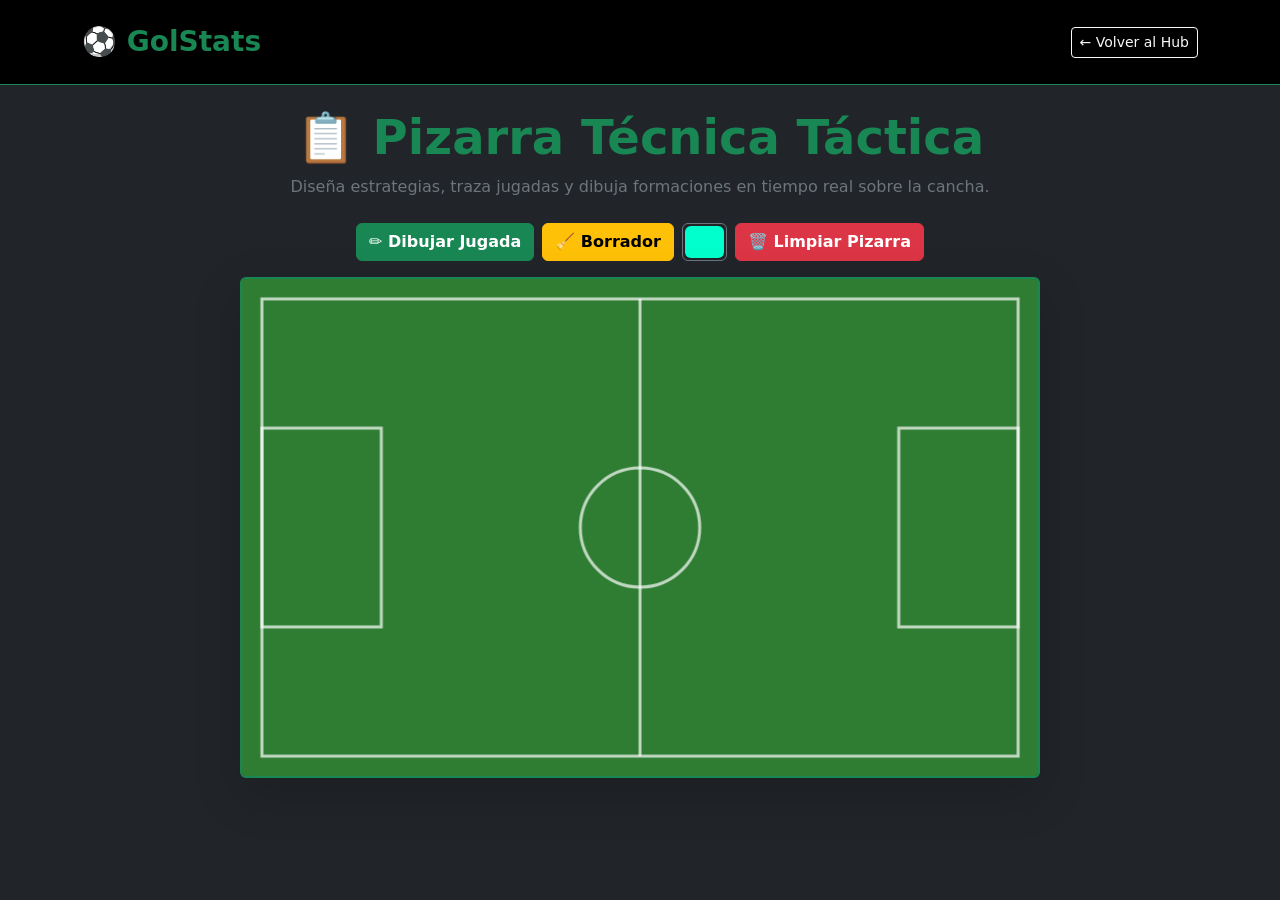
==== pages/anahi.html @ 0493782b "feat: agregar modulo pizarra_anahi" ====
<!DOCTYPE html>
<html lang="es">
<head>
    <meta charset="UTF-8">
    <meta name="viewport" content="width=device-width, initial-scale=1.0">
    <title>GolStats - Pizarra Técnica Táctica</title>
    <!-- Bootstrap 5 CSS -->
    <link href="https://cdn.jsdelivr.net/npm/bootstrap@5.3.0/dist/css/bootstrap.min.css" rel="stylesheet">
    <link rel="stylesheet" href="../css/pizarra_anahi.css">
</head>
<body class="bg-dark text-light">

    <!-- Navbar -->
    <nav class="navbar navbar-expand-lg navbar-dark bg-black py-3 border-bottom border-success">
        <div class="container">
            <a class="navbar-brand fw-bold text-success fs-3" href="../index.html">⚽ GolStats</a>
            <a href="../index.html" class="btn btn-outline-light btn-sm">← Volver al Hub</a>
        </div>
    </nav>

    <!-- Contenido Principal -->
    <main class="container my-4">
        <div class="text-center mb-4">
            <h1 class="fw-bold text-success display-5">📋 Pizarra Técnica Táctica</h1>
            <p class="text-secondary">Diseña estrategias, traza jugadas y dibuja formaciones en tiempo real sobre la cancha.</p>
        </div>

        <div class="row justify-content-center">
            <!-- Panel de Controles -->
            <div class="col-lg-12 mb-3 d-flex justify-content-center gap-2 flex-wrap">
                <button id="btnPencil" class="btn btn-success fw-semibold">✏️ Dibujar Jugada</button>
                <button id="btnEraser" class="btn btn-warning fw-semibold">🧹 Borrador</button>
                <input type="color" id="colorPicker" value="#00ffcc" class="form-control form-control-color bg-dark border-secondary" title="Selecciona color">
                <button id="btnClear" class="btn btn-danger fw-semibold">🗑️ Limpiar Pizarra</button>
            </div>

            <!-- Cancha de Fútbol -->
            <div class="col-lg-10 text-center">
                <div class="field-container shadow-lg rounded border border-2 border-success position-relative mx-auto">
                    <canvas id="pizarraCanvas" width="800" height="500"></canvas>
                </div>
            </div>
        </div>
    </main>

    <script src="../js/pizarra_anahi.js"></script>
</body>
</html>
---- css/pizarra_anahi.css ----
.field-container {
    max-width: 800px;
    background: radial-gradient(circle, #2e7d32 0%, #1b5e20 100%);
    box-shadow: 0 0 25px rgba(0, 255, 136, 0.2);
    overflow: hidden;
    margin: 0 auto;
}

#pizarraCanvas {
    width: 100%;
    height: auto;
    cursor: crosshair;
    display: block;
}

.form-control-color {
    width: 45px;
    height: 38px;
    padding: 2px;
    cursor: pointer;
}
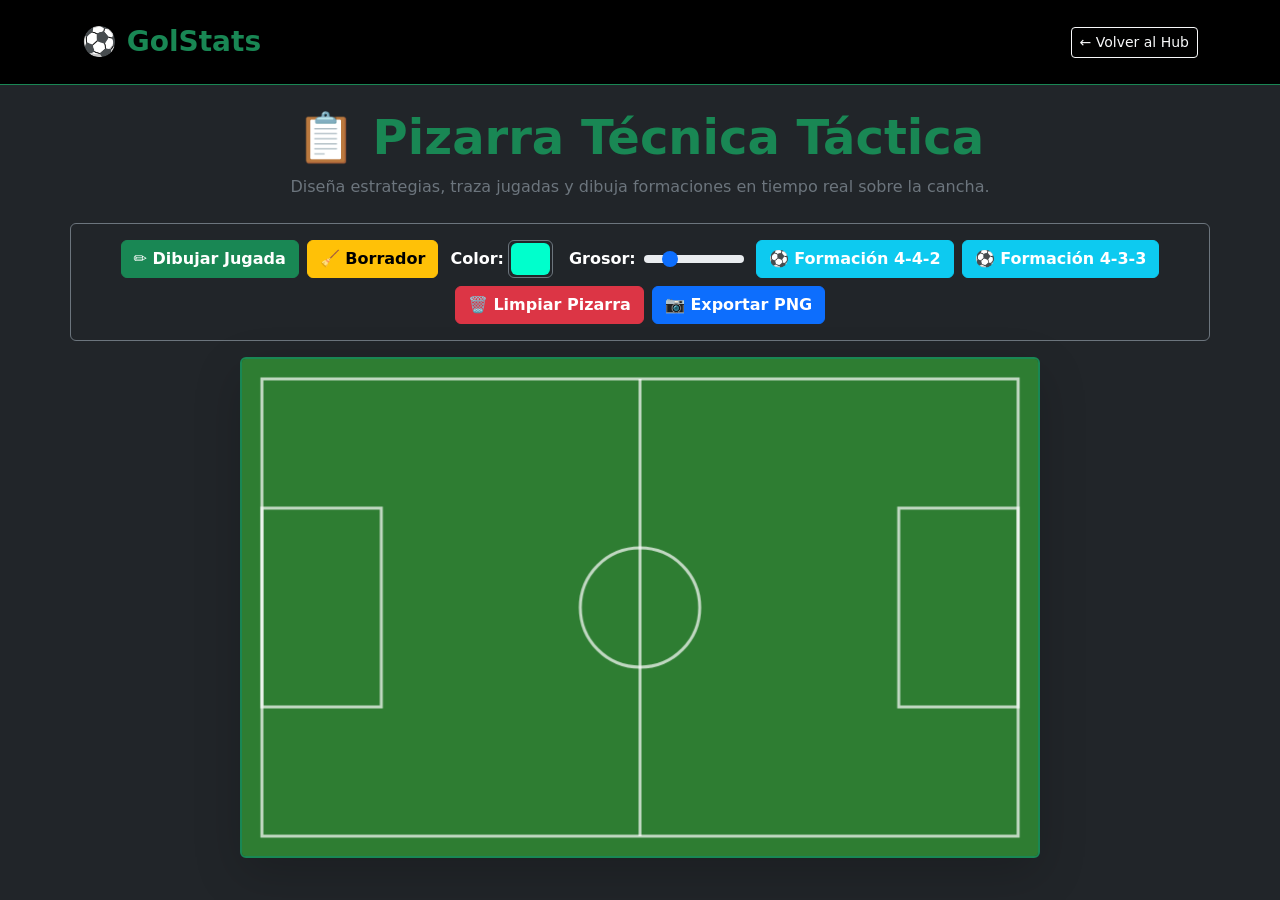
==== commit 6a253213: "feat: agregar formaciones 4-4-2/4-3-3, grosor de trazo y exportacion PNG" ====
--- a/pages/anahi.html
+++ b/pages/anahi.html
@@ -26,12 +26,26 @@
         </div>
 
         <div class="row justify-content-center">
-            <!-- Panel de Controles -->
-            <div class="col-lg-12 mb-3 d-flex justify-content-center gap-2 flex-wrap">
+            <!-- Panel de Controles Completo -->
+            <div class="col-lg-12 mb-3 d-flex justify-content-center align-items-center gap-2 flex-wrap bg-dark p-3 rounded border border-secondary">
                 <button id="btnPencil" class="btn btn-success fw-semibold">✏️ Dibujar Jugada</button>
                 <button id="btnEraser" class="btn btn-warning fw-semibold">🧹 Borrador</button>
-                <input type="color" id="colorPicker" value="#00ffcc" class="form-control form-control-color bg-dark border-secondary" title="Selecciona color">
+                
+                <div class="d-flex align-items-center gap-1 mx-1">
+                    <label for="colorPicker" class="text-white fw-semibold mb-0">Color:</label>
+                    <input type="color" id="colorPicker" value="#00ffcc" class="form-control form-control-color bg-dark border-secondary" title="Selecciona color">
+                </div>
+
+                <div class="d-flex align-items-center gap-2 mx-1">
+                    <label for="lineWidth" class="text-white fw-semibold mb-0">Grosor:</label>
+                    <input type="range" id="lineWidth" min="1" max="10" value="3" class="form-range" style="width: 100px;">
+                </div>
+
+                <button id="btn442" class="btn btn-info text-white fw-semibold">⚽ Formación 4-4-2</button>
+                <button id="btn433" class="btn btn-info text-white fw-semibold">⚽ Formación 4-3-3</button>
+
                 <button id="btnClear" class="btn btn-danger fw-semibold">🗑️ Limpiar Pizarra</button>
+                <button id="btnDownload" class="btn btn-primary fw-semibold">📷 Exportar PNG</button>
             </div>
 
             <!-- Cancha de Fútbol -->
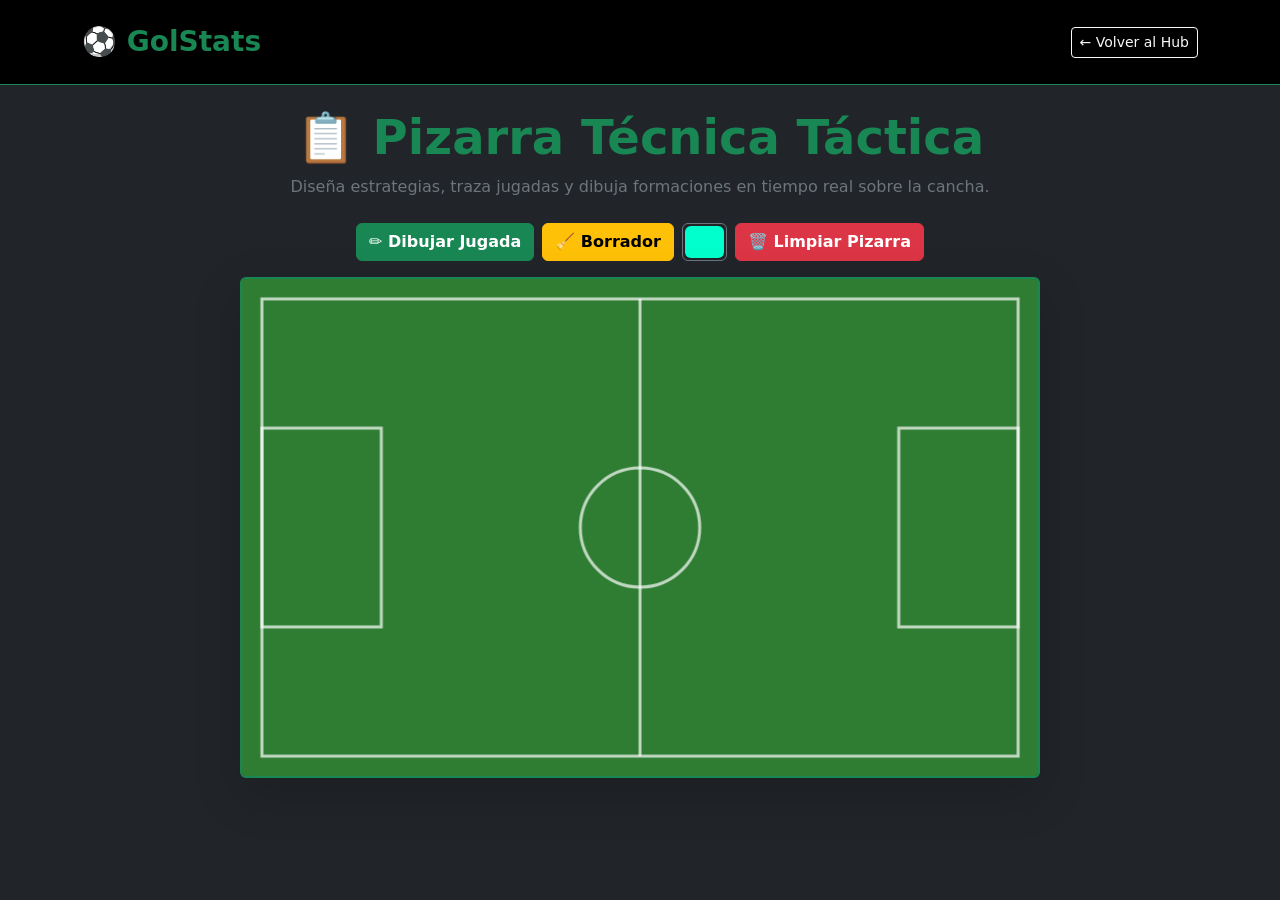
==== commit b5789fac: "Merge pull request #7 from juanjose1234456787654/feature/pizarra-tecnica feat: Implementación del Mó" ====
--- a/pages/anahi.html
+++ b/pages/anahi.html
@@ -26,26 +26,12 @@
         </div>
 
         <div class="row justify-content-center">
-            <!-- Panel de Controles Completo -->
-            <div class="col-lg-12 mb-3 d-flex justify-content-center align-items-center gap-2 flex-wrap bg-dark p-3 rounded border border-secondary">
+            <!-- Panel de Controles -->
+            <div class="col-lg-12 mb-3 d-flex justify-content-center gap-2 flex-wrap">
                 <button id="btnPencil" class="btn btn-success fw-semibold">✏️ Dibujar Jugada</button>
                 <button id="btnEraser" class="btn btn-warning fw-semibold">🧹 Borrador</button>
-                
-                <div class="d-flex align-items-center gap-1 mx-1">
-                    <label for="colorPicker" class="text-white fw-semibold mb-0">Color:</label>
-                    <input type="color" id="colorPicker" value="#00ffcc" class="form-control form-control-color bg-dark border-secondary" title="Selecciona color">
-                </div>
-
-                <div class="d-flex align-items-center gap-2 mx-1">
-                    <label for="lineWidth" class="text-white fw-semibold mb-0">Grosor:</label>
-                    <input type="range" id="lineWidth" min="1" max="10" value="3" class="form-range" style="width: 100px;">
-                </div>
-
-                <button id="btn442" class="btn btn-info text-white fw-semibold">⚽ Formación 4-4-2</button>
-                <button id="btn433" class="btn btn-info text-white fw-semibold">⚽ Formación 4-3-3</button>
-
+                <input type="color" id="colorPicker" value="#00ffcc" class="form-control form-control-color bg-dark border-secondary" title="Selecciona color">
                 <button id="btnClear" class="btn btn-danger fw-semibold">🗑️ Limpiar Pizarra</button>
-                <button id="btnDownload" class="btn btn-primary fw-semibold">📷 Exportar PNG</button>
             </div>
 
             <!-- Cancha de Fútbol -->
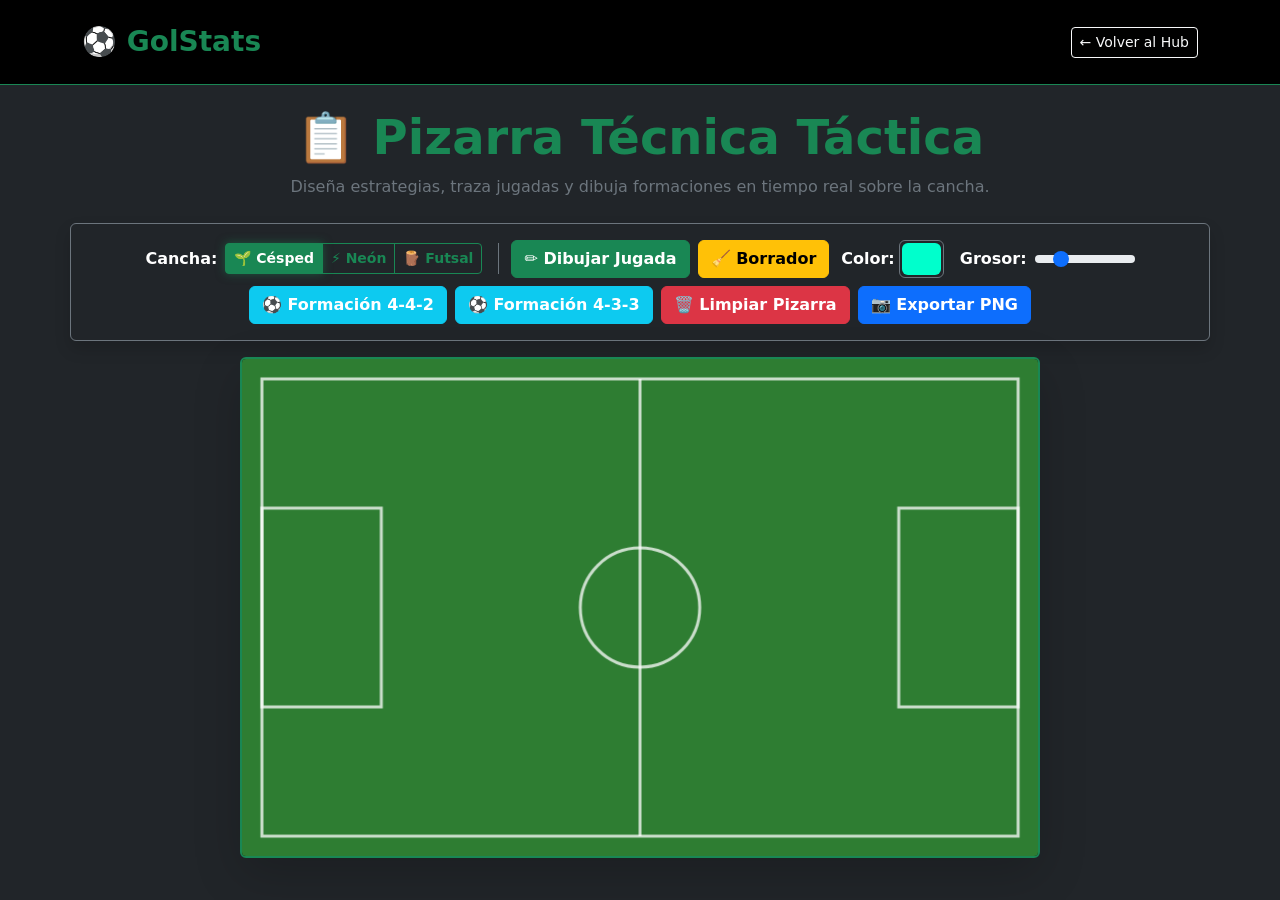
==== commit 4e91b1bc: "feat: selector dinamico de estilo de cancha (cesped, neon, futsal)" ====
--- a/pages/anahi.html
+++ b/pages/anahi.html
@@ -26,12 +26,39 @@
         </div>
 
         <div class="row justify-content-center">
-            <!-- Panel de Controles -->
-            <div class="col-lg-12 mb-3 d-flex justify-content-center gap-2 flex-wrap">
+            <!-- Panel de Controles Completo -->
+            <div class="col-lg-12 mb-3 d-flex justify-content-center align-items-center gap-2 flex-wrap bg-dark p-3 rounded border border-secondary shadow">
+                <!-- Selector de Estilo de Cancha -->
+                <div class="d-flex align-items-center gap-1 mx-1 border-end border-secondary pe-3">
+                    <label class="text-white fw-semibold mb-0 me-1">Cancha:</label>
+                    <div class="btn-group btn-group-sm" role="group">
+                        <button type="button" id="btnThemeGrass" class="btn btn-outline-success active fw-semibold">🌱 Césped</button>
+                        <button type="button" id="btnThemeNeon" class="btn btn-outline-success fw-semibold">⚡ Neón</button>
+                        <button type="button" id="btnThemeWood" class="btn btn-outline-success fw-semibold">🪵 Futsal</button>
+                    </div>
+                </div>
+
+                <!-- Herramientas de Dibujo -->
                 <button id="btnPencil" class="btn btn-success fw-semibold">✏️ Dibujar Jugada</button>
                 <button id="btnEraser" class="btn btn-warning fw-semibold">🧹 Borrador</button>
-                <input type="color" id="colorPicker" value="#00ffcc" class="form-control form-control-color bg-dark border-secondary" title="Selecciona color">
+                
+                <div class="d-flex align-items-center gap-1 mx-1">
+                    <label for="colorPicker" class="text-white fw-semibold mb-0">Color:</label>
+                    <input type="color" id="colorPicker" value="#00ffcc" class="form-control form-control-color bg-dark border-secondary" title="Selecciona color">
+                </div>
+
+                <div class="d-flex align-items-center gap-2 mx-1">
+                    <label for="lineWidth" class="text-white fw-semibold mb-0">Grosor:</label>
+                    <input type="range" id="lineWidth" min="1" max="10" value="3" class="form-range" style="width: 100px;">
+                </div>
+
+                <!-- Formaciones Automáticas -->
+                <button id="btn442" class="btn btn-info text-white fw-semibold">⚽ Formación 4-4-2</button>
+                <button id="btn433" class="btn btn-info text-white fw-semibold">⚽ Formación 4-3-3</button>
+
+                <!-- Acciones -->
                 <button id="btnClear" class="btn btn-danger fw-semibold">🗑️ Limpiar Pizarra</button>
+                <button id="btnDownload" class="btn btn-primary fw-semibold">📷 Exportar PNG</button>
             </div>
 
             <!-- Cancha de Fútbol -->
--- a/css/pizarra_anahi.css
+++ b/css/pizarra_anahi.css
@@ -1,9 +1,10 @@
 .field-container {
     max-width: 800px;
-    background: radial-gradient(circle, #2e7d32 0%, #1b5e20 100%);
+    background-color: #0b0f19;
     box-shadow: 0 0 25px rgba(0, 255, 136, 0.2);
     overflow: hidden;
     margin: 0 auto;
+    border-radius: 8px;
 }
 
 #pizarraCanvas {
@@ -18,4 +19,11 @@
     height: 38px;
     padding: 2px;
     cursor: pointer;
+}
+
+/* Efectos para los botones active de temas */
+.btn-group .btn-outline-success.active {
+    background-color: #198754;
+    color: #ffffff;
+    box-shadow: 0 0 10px rgba(25, 135, 84, 0.5);
 }
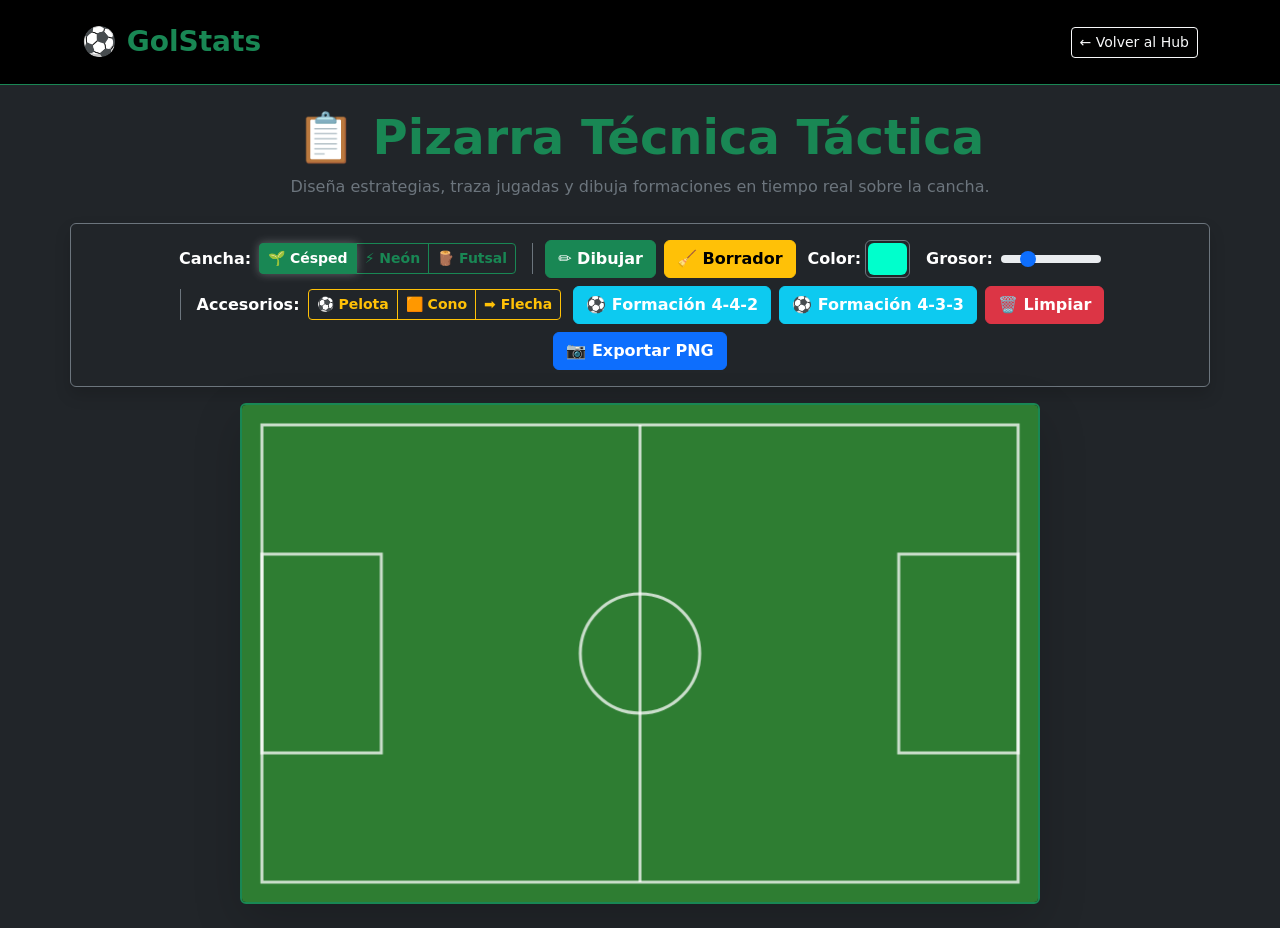
==== commit 8c4dff85: "feat: incorporacion de sellos tacticos interactivos (pelota, conos, flechas)" ====
--- a/pages/anahi.html
+++ b/pages/anahi.html
@@ -39,7 +39,7 @@
                 </div>
 
                 <!-- Herramientas de Dibujo -->
-                <button id="btnPencil" class="btn btn-success fw-semibold">✏️ Dibujar Jugada</button>
+                <button id="btnPencil" class="btn btn-success fw-semibold">✏️ Dibujar</button>
                 <button id="btnEraser" class="btn btn-warning fw-semibold">🧹 Borrador</button>
                 
                 <div class="d-flex align-items-center gap-1 mx-1">
@@ -52,12 +52,22 @@
                     <input type="range" id="lineWidth" min="1" max="10" value="3" class="form-range" style="width: 100px;">
                 </div>
 
+                <!-- Sellos y Accesorios Tácticos -->
+                <div class="d-flex align-items-center gap-1 mx-1 border-start border-secondary ps-3">
+                    <label class="text-white fw-semibold mb-0 me-1">Accesorios:</label>
+                    <div class="btn-group btn-group-sm" role="group">
+                        <button type="button" id="btnStampBall" class="btn btn-outline-warning fw-semibold">⚽ Pelota</button>
+                        <button type="button" id="btnStampCone" class="btn btn-outline-warning fw-semibold">🟧 Cono</button>
+                        <button type="button" id="btnStampArrow" class="btn btn-outline-warning fw-semibold">➡️ Flecha</button>
+                    </div>
+                </div>
+
                 <!-- Formaciones Automáticas -->
                 <button id="btn442" class="btn btn-info text-white fw-semibold">⚽ Formación 4-4-2</button>
                 <button id="btn433" class="btn btn-info text-white fw-semibold">⚽ Formación 4-3-3</button>
 
                 <!-- Acciones -->
-                <button id="btnClear" class="btn btn-danger fw-semibold">🗑️ Limpiar Pizarra</button>
+                <button id="btnClear" class="btn btn-danger fw-semibold">🗑️ Limpiar</button>
                 <button id="btnDownload" class="btn btn-primary fw-semibold">📷 Exportar PNG</button>
             </div>
 
--- a/css/pizarra_anahi.css
+++ b/css/pizarra_anahi.css
@@ -21,9 +21,17 @@
     cursor: pointer;
 }
 
-/* Efectos para los botones active de temas */
+/* Efectos para los botones active */
+.btn-group .btn.active {
+    box-shadow: 0 0 10px rgba(255, 255, 255, 0.3);
+}
+
 .btn-group .btn-outline-success.active {
     background-color: #198754;
     color: #ffffff;
-    box-shadow: 0 0 10px rgba(25, 135, 84, 0.5);
+}
+
+.btn-group .btn-outline-warning.active {
+    background-color: #ffc107;
+    color: #000000;
 }
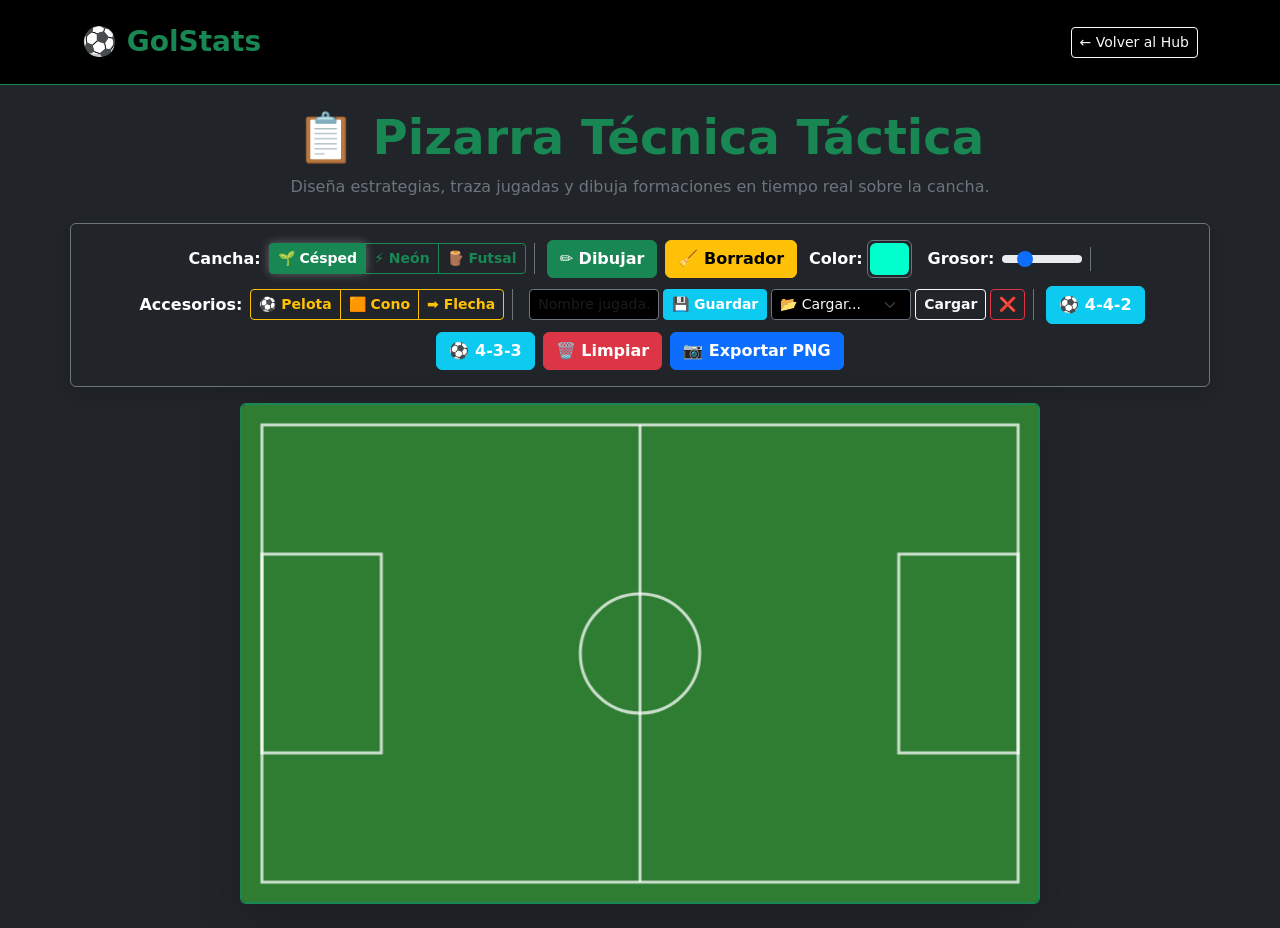
==== commit 828003cf: "feat: modulo de guardar, cargar y eliminar jugadas tacticas" ====
--- a/pages/anahi.html
+++ b/pages/anahi.html
@@ -29,7 +29,7 @@
             <!-- Panel de Controles Completo -->
             <div class="col-lg-12 mb-3 d-flex justify-content-center align-items-center gap-2 flex-wrap bg-dark p-3 rounded border border-secondary shadow">
                 <!-- Selector de Estilo de Cancha -->
-                <div class="d-flex align-items-center gap-1 mx-1 border-end border-secondary pe-3">
+                <div class="d-flex align-items-center gap-1 mx-1 border-end border-secondary pe-2">
                     <label class="text-white fw-semibold mb-0 me-1">Cancha:</label>
                     <div class="btn-group btn-group-sm" role="group">
                         <button type="button" id="btnThemeGrass" class="btn btn-outline-success active fw-semibold">🌱 Césped</button>
@@ -47,13 +47,13 @@
                     <input type="color" id="colorPicker" value="#00ffcc" class="form-control form-control-color bg-dark border-secondary" title="Selecciona color">
                 </div>
 
-                <div class="d-flex align-items-center gap-2 mx-1">
+                <div class="d-flex align-items-center gap-2 mx-1 border-end border-secondary pe-2">
                     <label for="lineWidth" class="text-white fw-semibold mb-0">Grosor:</label>
-                    <input type="range" id="lineWidth" min="1" max="10" value="3" class="form-range" style="width: 100px;">
+                    <input type="range" id="lineWidth" min="1" max="10" value="3" class="form-range" style="width: 80px;">
                 </div>
 
                 <!-- Sellos y Accesorios Tácticos -->
-                <div class="d-flex align-items-center gap-1 mx-1 border-start border-secondary ps-3">
+                <div class="d-flex align-items-center gap-1 mx-1 border-end border-secondary pe-2">
                     <label class="text-white fw-semibold mb-0 me-1">Accesorios:</label>
                     <div class="btn-group btn-group-sm" role="group">
                         <button type="button" id="btnStampBall" class="btn btn-outline-warning fw-semibold">⚽ Pelota</button>
@@ -62,9 +62,20 @@
                     </div>
                 </div>
 
+                <!-- Módulo LocalStorage: Guardar / Cargar Tácticas -->
+                <div class="d-flex align-items-center gap-1 mx-1 border-end border-secondary pe-2">
+                    <input type="text" id="tacticNameInput" class="form-control form-control-sm bg-black text-light border-secondary" placeholder="Nombre jugada..." style="width: 130px;">
+                    <button id="btnSaveTactic" class="btn btn-sm btn-info text-white fw-semibold">💾 Guardar</button>
+                    <select id="savedTacticsSelect" class="form-select form-select-sm bg-black text-light border-secondary" style="width: 140px;">
+                        <option value="">📂 Cargar...</option>
+                    </select>
+                    <button id="btnLoadTactic" class="btn btn-sm btn-outline-light fw-semibold">Cargar</button>
+                    <button id="btnDeleteTactic" class="btn btn-sm btn-outline-danger fw-semibold" title="Eliminar seleccionada">❌</button>
+                </div>
+
                 <!-- Formaciones Automáticas -->
-                <button id="btn442" class="btn btn-info text-white fw-semibold">⚽ Formación 4-4-2</button>
-                <button id="btn433" class="btn btn-info text-white fw-semibold">⚽ Formación 4-3-3</button>
+                <button id="btn442" class="btn btn-info text-white fw-semibold">⚽ 4-4-2</button>
+                <button id="btn433" class="btn btn-info text-white fw-semibold">⚽ 4-3-3</button>
 
                 <!-- Acciones -->
                 <button id="btnClear" class="btn btn-danger fw-semibold">🗑️ Limpiar</button>
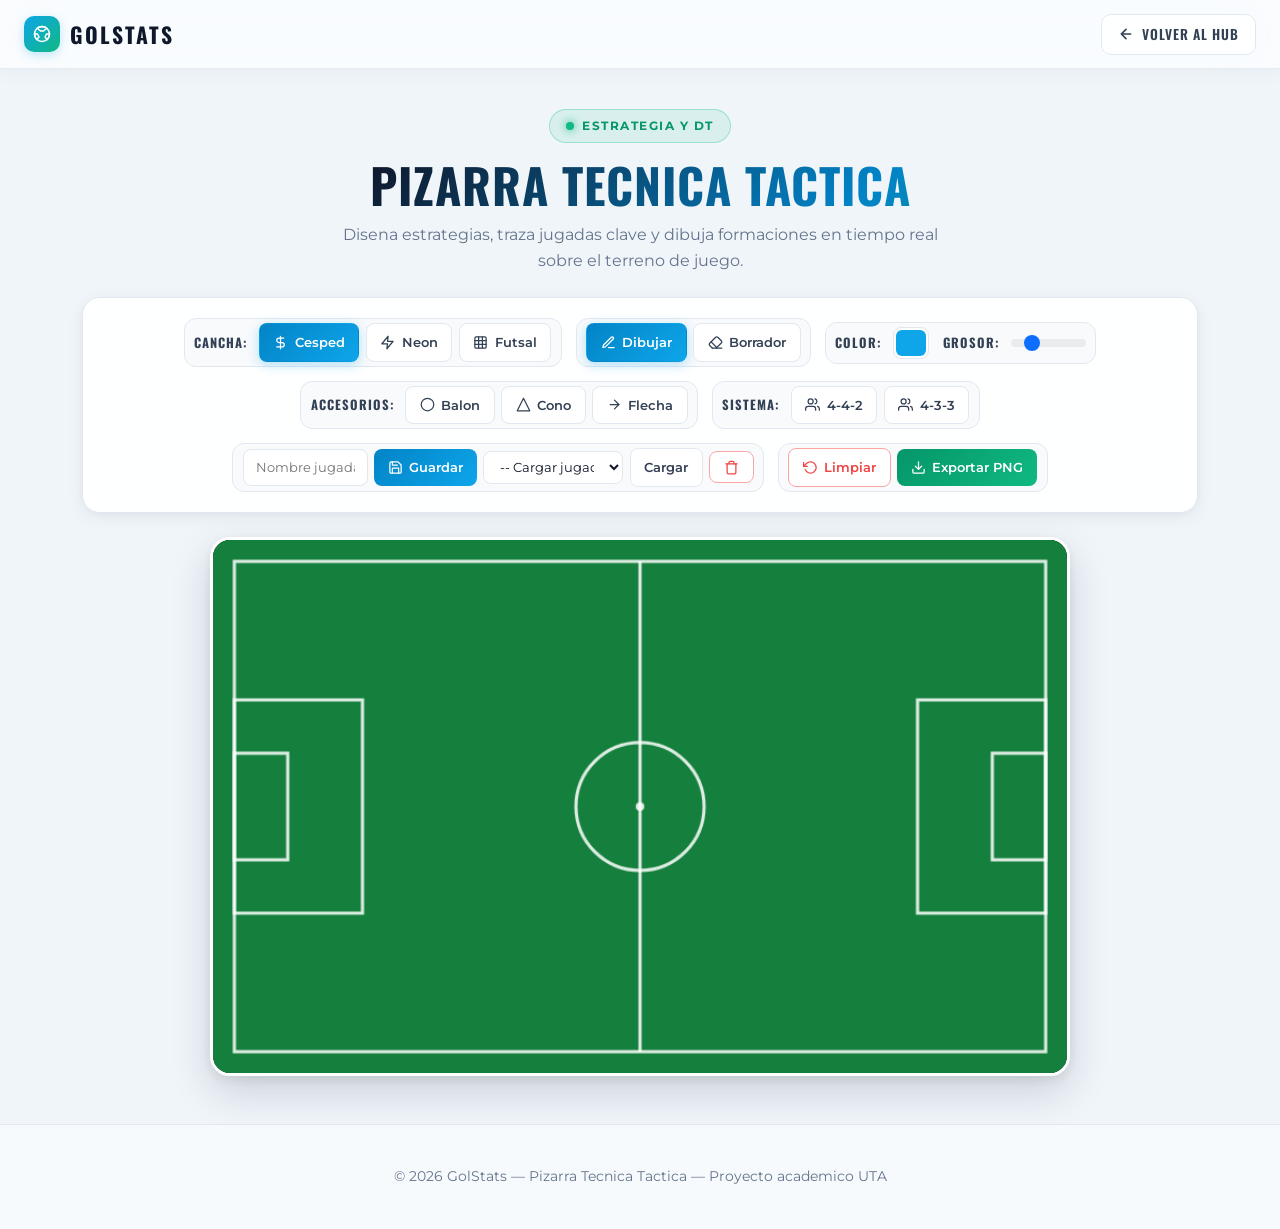
==== commit 3eddcedc: "style: rediseno de anahi.html a paleta clara blanco/gris/celeste/verde, iconos SVG y sin emojis" ====
--- a/pages/anahi.html
+++ b/pages/anahi.html
@@ -1,96 +1,191 @@
 <!DOCTYPE html>
 <html lang="es">
 <head>
-    <meta charset="UTF-8">
-    <meta name="viewport" content="width=device-width, initial-scale=1.0">
-    <title>GolStats - Pizarra Técnica Táctica</title>
-    <!-- Bootstrap 5 CSS -->
-    <link href="https://cdn.jsdelivr.net/npm/bootstrap@5.3.0/dist/css/bootstrap.min.css" rel="stylesheet">
-    <link rel="stylesheet" href="../css/pizarra_anahi.css">
+  <meta charset="UTF-8">
+  <meta name="viewport" content="width=device-width, initial-scale=1.0">
+
+  <!-- SEO -->
+  <title>Pizarra Tecnica Tactica | GolStats</title>
+  <meta name="description" content="Disena estrategias, traza jugadas y formaciones en tiempo real sobre la cancha de futbol - GolStats.">
+  <meta name="keywords" content="futbol, pizarra tactica, formaciones, estrategias, entrenador, 4-4-2, 4-3-3">
+  <meta name="theme-color" content="#f0f5fa">
+
+  <!-- Favicon SVG -->
+  <link rel="icon" href="data:image/svg+xml,<svg xmlns='http://www.w3.org/2000/svg' viewBox='0 0 24 24' fill='none' stroke='%230ea5e9' stroke-width='2'><circle cx='12' cy='12' r='10'/><path d='M12 2a10 10 0 0 1 10 10'/></svg>">
+
+  <!-- Google Fonts: Oswald + Montserrat -->
+  <link rel="preconnect" href="https://fonts.googleapis.com">
+  <link rel="preconnect" href="https://fonts.gstatic.com" crossorigin>
+  <link href="https://fonts.googleapis.com/css2?family=Montserrat:wght@400;500;600;700&family=Oswald:wght@400;500;700&display=swap" rel="stylesheet">
+
+  <!-- Bootstrap 5 CSS -->
+  <link href="https://cdn.jsdelivr.net/npm/bootstrap@5.3.3/dist/css/bootstrap.min.css" rel="stylesheet">
+
+  <!-- Estilos del proyecto -->
+  <link rel="stylesheet" href="../css/global.css">
+  <link rel="stylesheet" href="../css/pizarra_anahi.css">
 </head>
-<body class="bg-dark text-light">
+<body>
 
-    <!-- Navbar -->
-    <nav class="navbar navbar-expand-lg navbar-dark bg-black py-3 border-bottom border-success">
-        <div class="container">
-            <a class="navbar-brand fw-bold text-success fs-3" href="../index.html">⚽ GolStats</a>
-            <a href="../index.html" class="btn btn-outline-light btn-sm">← Volver al Hub</a>
-        </div>
-    </nav>
+  <!-- ============ NAVBAR ============ -->
+  <nav class="p-nav" id="anahiNav" aria-label="Navegacion principal">
+    <div class="p-nav__inner">
+      <a href="../index.html" class="p-nav__logo" aria-label="Ir al Hub de GolStats">
+        <span class="p-nav__logo-icon" aria-hidden="true">
+          <svg viewBox="0 0 24 24" fill="none" stroke="currentColor" stroke-width="2" stroke-linecap="round" stroke-linejoin="round" width="18" height="18">
+            <circle cx="12" cy="12" r="10"/>
+            <path d="M12 2a10 10 0 0 1 6.35 2.3L14 8H10L5.65 4.3A10 10 0 0 1 12 2z"/>
+            <path d="M2 12h4l2 4-3 3.5A10 10 0 0 1 2 12z"/>
+            <path d="M22 12a10 10 0 0 1-3 7.5L16 16l2-4h4z"/>
+          </svg>
+        </span>
+        GolStats
+      </a>
+      <a href="../index.html" class="p-btn-back" id="btnVolver">
+        <svg width="16" height="16" viewBox="0 0 24 24" fill="none" stroke="currentColor" stroke-width="2.5" stroke-linecap="round" stroke-linejoin="round" aria-hidden="true">
+          <path d="M19 12H5M12 19l-7-7 7-7"/>
+        </svg>
+        Volver al Hub
+      </a>
+    </div>
+  </nav>
 
-    <!-- Contenido Principal -->
-    <main class="container my-4">
-        <div class="text-center mb-4">
-            <h1 class="fw-bold text-success display-5">📋 Pizarra Técnica Táctica</h1>
-            <p class="text-secondary">Diseña estrategias, traza jugadas y dibuja formaciones en tiempo real sobre la cancha.</p>
+  <!-- ============ HEADER ============ -->
+  <header class="p-header">
+    <div class="container">
+      <div class="p-header__badge">
+        <span class="p-header__badge-dot" aria-hidden="true"></span>
+        Estrategia y DT
+      </div>
+      <h1 class="p-header__title">Pizarra Tecnica Tactica</h1>
+      <p class="p-header__sub">Disena estrategias, traza jugadas clave y dibuja formaciones en tiempo real sobre el terreno de juego.</p>
+    </div>
+  </header>
+
+  <!-- ============ MAIN CONTENT ============ -->
+  <main class="container mb-5">
+    <div class="row justify-content-center">
+      <div class="col-12">
+
+        <!-- Panel de Controles Completo -->
+        <div class="p-toolbar">
+
+          <!-- 1. Selector de Estilo de Cancha -->
+          <div class="p-group">
+            <span class="p-group-label">Cancha:</span>
+            <button type="button" id="btnThemeGrass" class="p-btn active" title="Cancha de cesped">
+              <svg viewBox="0 0 24 24" fill="none" stroke="currentColor" stroke-width="2" stroke-linecap="round" stroke-linejoin="round"><path d="M12 2v20M17 5H9.5a3.5 3.5 0 0 0 0 7h5a3.5 3.5 0 0 1 0 7H6"/></svg>
+              Cesped
+            </button>
+            <button type="button" id="btnThemeNeon" class="p-btn" title="Cancha oscura neon">
+              <svg viewBox="0 0 24 24" fill="none" stroke="currentColor" stroke-width="2" stroke-linecap="round" stroke-linejoin="round"><polygon points="13 2 3 14 12 14 11 22 21 10 12 10 13 2"/></svg>
+              Neon
+            </button>
+            <button type="button" id="btnThemeWood" class="p-btn" title="Cancha de parquet / futsal">
+              <svg viewBox="0 0 24 24" fill="none" stroke="currentColor" stroke-width="2" stroke-linecap="round" stroke-linejoin="round"><rect x="3" y="3" width="18" height="18" rx="2"/><line x1="3" y1="9" x2="21" y2="9"/><line x1="3" y1="15" x2="21" y2="15"/><line x1="9" y1="3" x2="9" y2="21"/><line x1="15" y1="3" x2="15" y2="21"/></svg>
+              Futsal
+            </button>
+          </div>
+
+          <!-- 2. Herramientas de Dibujo -->
+          <div class="p-group">
+            <button id="btnPencil" class="p-btn active" title="Herramienta de trazo libre">
+              <svg viewBox="0 0 24 24" fill="none" stroke="currentColor" stroke-width="2" stroke-linecap="round" stroke-linejoin="round"><path d="M12 20h9"/><path d="M16.5 3.5a2.121 2.121 0 0 1 3 3L7 19l-4 1 1-4L16.5 3.5z"/></svg>
+              Dibujar
+            </button>
+            <button id="btnEraser" class="p-btn" title="Herramienta borrador">
+              <svg viewBox="0 0 24 24" fill="none" stroke="currentColor" stroke-width="2" stroke-linecap="round" stroke-linejoin="round"><path d="m7 21-4.3-4.3c-1-1-1-2.5 0-3.4l9.6-9.6c1-1 2.5-1 3.4 0l5.6 5.6c1 1 1 2.5 0 3.4L13 21"/><path d="M22 21H7"/><path d="m5 11 9 9"/></svg>
+              Borrador
+            </button>
+          </div>
+
+          <!-- 3. Color y Grosor -->
+          <div class="p-group">
+            <label for="colorPicker" class="p-group-label">Color:</label>
+            <input type="color" id="colorPicker" value="#0ea5e9" class="form-control form-control-color" title="Selecciona color de trazo">
+
+            <label for="lineWidth" class="p-group-label ms-2">Grosor:</label>
+            <input type="range" id="lineWidth" min="1" max="10" value="3" class="form-range" style="width: 75px;" title="Grosor de linea">
+          </div>
+
+          <!-- 4. Sellos y Accesorios Tacticos -->
+          <div class="p-group">
+            <span class="p-group-label">Accesorios:</span>
+            <button type="button" id="btnStampBall" class="p-btn" title="Colocar balon">
+              <svg viewBox="0 0 24 24" fill="none" stroke="currentColor" stroke-width="2" stroke-linecap="round" stroke-linejoin="round"><circle cx="12" cy="12" r="10"/></svg>
+              Balon
+            </button>
+            <button type="button" id="btnStampCone" class="p-btn" title="Colocar cono">
+              <svg viewBox="0 0 24 24" fill="none" stroke="currentColor" stroke-width="2" stroke-linecap="round" stroke-linejoin="round"><polygon points="12 2 2 22 22 22"/></svg>
+              Cono
+            </button>
+            <button type="button" id="btnStampArrow" class="p-btn" title="Trazar flecha">
+              <svg viewBox="0 0 24 24" fill="none" stroke="currentColor" stroke-width="2" stroke-linecap="round" stroke-linejoin="round"><line x1="5" y1="12" x2="19" y2="12"/><polyline points="12 5 19 12 12 19"/></svg>
+              Flecha
+            </button>
+          </div>
+
+          <!-- 5. Formaciones Automaticas -->
+          <div class="p-group">
+            <span class="p-group-label">Sistema:</span>
+            <button id="btn442" class="p-btn" title="Formacion 4-4-2">
+              <svg viewBox="0 0 24 24" fill="none" stroke="currentColor" stroke-width="2" stroke-linecap="round" stroke-linejoin="round"><path d="M17 21v-2a4 4 0 0 0-4-4H5a4 4 0 0 0-4 4v2"/><circle cx="9" cy="7" r="4"/><path d="M23 21v-2a4 4 0 0 0-3-3.87"/><path d="M16 3.13a4 4 0 0 1 0 7.75"/></svg>
+              4-4-2
+            </button>
+            <button id="btn433" class="p-btn" title="Formacion 4-3-3">
+              <svg viewBox="0 0 24 24" fill="none" stroke="currentColor" stroke-width="2" stroke-linecap="round" stroke-linejoin="round"><path d="M17 21v-2a4 4 0 0 0-4-4H5a4 4 0 0 0-4 4v2"/><circle cx="9" cy="7" r="4"/><path d="M23 21v-2a4 4 0 0 0-3-3.87"/><path d="M16 3.13a4 4 0 0 1 0 7.75"/></svg>
+              4-3-3
+            </button>
+          </div>
+
+          <!-- 6. Guardar y Cargar Tacticas -->
+          <div class="p-group">
+            <input type="text" id="tacticNameInput" class="p-input-text" placeholder="Nombre jugada..." style="width: 125px;" aria-label="Nombre de jugada">
+            <button id="btnSaveTactic" class="p-btn p-btn--sky" title="Guardar jugada actual">
+              <svg viewBox="0 0 24 24" fill="none" stroke="currentColor" stroke-width="2" stroke-linecap="round" stroke-linejoin="round"><path d="M19 21H5a2 2 0 0 1-2-2V5a2 2 0 0 1 2-2h11l5 5v11a2 2 0 0 1-2 2z"/><polyline points="17 21 17 13 7 13 7 21"/><polyline points="7 3 7 8 15 8"/></svg>
+              Guardar
+            </button>
+            <select id="savedTacticsSelect" class="p-select" style="width: 140px;" aria-label="Seleccionar jugada guardada">
+              <option value="">-- Cargar jugada --</option>
+            </select>
+            <button id="btnLoadTactic" class="p-btn" title="Cargar jugada seleccionada">Cargar</button>
+            <button id="btnDeleteTactic" class="p-btn p-btn--danger" title="Eliminar jugada seleccionada">
+              <svg viewBox="0 0 24 24" fill="none" stroke="currentColor" stroke-width="2" stroke-linecap="round" stroke-linejoin="round"><polyline points="3 6 5 6 21 6"/><path d="M19 6v14a2 2 0 0 1-2 2H7a2 2 0 0 1-2-2V6m3 0V4a2 2 0 0 1 2-2h4a2 2 0 0 1 2 2v2"/></svg>
+            </button>
+          </div>
+
+          <!-- 7. Acciones Principales -->
+          <div class="p-group">
+            <button id="btnClear" class="p-btn p-btn--danger" title="Limpiar todos los trazos">
+              <svg viewBox="0 0 24 24" fill="none" stroke="currentColor" stroke-width="2" stroke-linecap="round" stroke-linejoin="round"><polyline points="1 4 1 10 7 10"/><path d="M3.51 15a9 9 0 1 0 2.13-9.36L1 10"/></svg>
+              Limpiar
+            </button>
+            <button id="btnDownload" class="p-btn p-btn--green" title="Descargar como imagen PNG">
+              <svg viewBox="0 0 24 24" fill="none" stroke="currentColor" stroke-width="2" stroke-linecap="round" stroke-linejoin="round"><path d="M21 15v4a2 2 0 0 1-2 2H5a2 2 0 0 1-2-2v-4"/><polyline points="7 10 12 15 17 10"/><line x1="12" y1="15" x2="12" y2="3"/></svg>
+              Exportar PNG
+            </button>
+          </div>
+
         </div>
 
-        <div class="row justify-content-center">
-            <!-- Panel de Controles Completo -->
-            <div class="col-lg-12 mb-3 d-flex justify-content-center align-items-center gap-2 flex-wrap bg-dark p-3 rounded border border-secondary shadow">
-                <!-- Selector de Estilo de Cancha -->
-                <div class="d-flex align-items-center gap-1 mx-1 border-end border-secondary pe-2">
-                    <label class="text-white fw-semibold mb-0 me-1">Cancha:</label>
-                    <div class="btn-group btn-group-sm" role="group">
-                        <button type="button" id="btnThemeGrass" class="btn btn-outline-success active fw-semibold">🌱 Césped</button>
-                        <button type="button" id="btnThemeNeon" class="btn btn-outline-success fw-semibold">⚡ Neón</button>
-                        <button type="button" id="btnThemeWood" class="btn btn-outline-success fw-semibold">🪵 Futsal</button>
-                    </div>
-                </div>
+        <!-- Cancha de Futbol -->
+        <div class="field-container">
+          <canvas id="pizarraCanvas" width="800" height="500"></canvas>
+        </div>
 
-                <!-- Herramientas de Dibujo -->
-                <button id="btnPencil" class="btn btn-success fw-semibold">✏️ Dibujar</button>
-                <button id="btnEraser" class="btn btn-warning fw-semibold">🧹 Borrador</button>
-                
-                <div class="d-flex align-items-center gap-1 mx-1">
-                    <label for="colorPicker" class="text-white fw-semibold mb-0">Color:</label>
-                    <input type="color" id="colorPicker" value="#00ffcc" class="form-control form-control-color bg-dark border-secondary" title="Selecciona color">
-                </div>
+      </div>
+    </div>
+  </main>
 
-                <div class="d-flex align-items-center gap-2 mx-1 border-end border-secondary pe-2">
-                    <label for="lineWidth" class="text-white fw-semibold mb-0">Grosor:</label>
-                    <input type="range" id="lineWidth" min="1" max="10" value="3" class="form-range" style="width: 80px;">
-                </div>
+  <!-- ============ FOOTER ============ -->
+  <footer class="p-footer">
+    <div class="container">
+      <p class="mb-0">&copy; 2026 GolStats &mdash; Pizarra Tecnica Tactica &mdash; Proyecto academico UTA</p>
+    </div>
+  </footer>
 
-                <!-- Sellos y Accesorios Tácticos -->
-                <div class="d-flex align-items-center gap-1 mx-1 border-end border-secondary pe-2">
-                    <label class="text-white fw-semibold mb-0 me-1">Accesorios:</label>
-                    <div class="btn-group btn-group-sm" role="group">
-                        <button type="button" id="btnStampBall" class="btn btn-outline-warning fw-semibold">⚽ Pelota</button>
-                        <button type="button" id="btnStampCone" class="btn btn-outline-warning fw-semibold">🟧 Cono</button>
-                        <button type="button" id="btnStampArrow" class="btn btn-outline-warning fw-semibold">➡️ Flecha</button>
-                    </div>
-                </div>
-
-                <!-- Módulo LocalStorage: Guardar / Cargar Tácticas -->
-                <div class="d-flex align-items-center gap-1 mx-1 border-end border-secondary pe-2">
-                    <input type="text" id="tacticNameInput" class="form-control form-control-sm bg-black text-light border-secondary" placeholder="Nombre jugada..." style="width: 130px;">
-                    <button id="btnSaveTactic" class="btn btn-sm btn-info text-white fw-semibold">💾 Guardar</button>
-                    <select id="savedTacticsSelect" class="form-select form-select-sm bg-black text-light border-secondary" style="width: 140px;">
-                        <option value="">📂 Cargar...</option>
-                    </select>
-                    <button id="btnLoadTactic" class="btn btn-sm btn-outline-light fw-semibold">Cargar</button>
-                    <button id="btnDeleteTactic" class="btn btn-sm btn-outline-danger fw-semibold" title="Eliminar seleccionada">❌</button>
-                </div>
-
-                <!-- Formaciones Automáticas -->
-                <button id="btn442" class="btn btn-info text-white fw-semibold">⚽ 4-4-2</button>
-                <button id="btn433" class="btn btn-info text-white fw-semibold">⚽ 4-3-3</button>
-
-                <!-- Acciones -->
-                <button id="btnClear" class="btn btn-danger fw-semibold">🗑️ Limpiar</button>
-                <button id="btnDownload" class="btn btn-primary fw-semibold">📷 Exportar PNG</button>
-            </div>
-
-            <!-- Cancha de Fútbol -->
-            <div class="col-lg-10 text-center">
-                <div class="field-container shadow-lg rounded border border-2 border-success position-relative mx-auto">
-                    <canvas id="pizarraCanvas" width="800" height="500"></canvas>
-                </div>
-            </div>
-        </div>
-    </main>
-
-    <script src="../js/pizarra_anahi.js"></script>
+  <!-- Scripts -->
+  <script src="https://cdn.jsdelivr.net/npm/bootstrap@5.3.3/dist/js/bootstrap.bundle.min.js"></script>
+  <script src="../js/pizarra_anahi.js"></script>
 </body>
 </html>
--- a/css/global.css
+++ b/css/global.css
@@ -0,0 +1,226 @@
+﻿/* ============================================================
+   GLOBAL.CSS - Base compartida de GolStats
+   RAMA: feature/cambioDisenio - Rediseno: blanco / gris / celeste.
+   Cambio coordinado con el equipo.
+============================================================= */
+
+/* ---------- DESIGN TOKENS ---------- */
+:root {
+  /* Paleta clara - blancos, grises, azul cielo */
+  --bg-primary:       #f0f5fa;
+  --bg-secondary:     #e8eef6;
+  --bg-elevated:      #ffffff;
+  --bg-glass:         rgba(255, 255, 255, 0.82);
+
+  --accent-primary:   #0284c7;
+  --accent-secondary: #0ea5e9;
+  --accent-gold:      #f59e0b;
+  --accent-success:   #10b981;
+  --accent-pink:      #ec4899;
+  --accent-orange:    #f97316;
+
+  --text-primary:     #0f172a;
+  --text-muted:       #64748b;
+  --text-bright:      #0369a1;
+
+  --font-heading: 'Oswald', sans-serif;
+  --font-body:    'Montserrat', sans-serif;
+
+  --radius-xl: 24px;
+  --radius-lg: 18px;
+  --radius-md: 12px;
+  --radius-sm: 8px;
+
+  --transition-fast: 0.2s cubic-bezier(.4,0,.2,1);
+  --transition-base: 0.35s cubic-bezier(.4,0,.2,1);
+  --transition-slow: 0.6s cubic-bezier(.4,0,.2,1);
+
+  --shadow-glow-cyan:   0 4px 20px rgba(14,165,233,0.15), 0 2px 8px rgba(14,165,233,0.08);
+  --shadow-glow-purple: 0 4px 20px rgba(2,132,199,0.15),  0 2px 8px rgba(2,132,199,0.08);
+  --shadow-card:        0 4px 16px rgba(15,23,42,0.08), 0 2px 6px rgba(15,23,42,0.05);
+  --shadow-card-hover:  0 8px 30px rgba(15,23,42,0.12), 0 4px 20px rgba(14,165,233,0.1);
+}
+
+/* ---------- RESET + BASE ---------- */
+*, *::before, *::after {
+  margin: 0;
+  padding: 0;
+  box-sizing: border-box;
+}
+
+html {
+  scroll-behavior: smooth;
+  scroll-padding-top: 80px;
+}
+
+body {
+  background-color: var(--bg-primary);
+  color: var(--text-primary);
+  font-family: var(--font-body);
+  line-height: 1.7;
+  -webkit-font-smoothing: antialiased;
+  -moz-osx-font-smoothing: grayscale;
+  overflow-x: hidden;
+}
+
+/* Scrollbar */
+::-webkit-scrollbar { width: 8px; }
+::-webkit-scrollbar-track { background: var(--bg-secondary); }
+::-webkit-scrollbar-thumb {
+  background: linear-gradient(180deg, var(--accent-primary), var(--accent-secondary));
+  border-radius: 10px;
+}
+
+/* Selection */
+::selection {
+  background: rgba(14,165,233,0.2);
+  color: var(--text-primary);
+}
+
+/* ---------- TYPOGRAPHY ---------- */
+h1, h2, h3, h4, h5, h6 {
+  font-family: var(--font-heading);
+  text-transform: uppercase;
+  letter-spacing: 0.5px;
+  line-height: 1.2;
+  color: var(--text-primary);
+}
+
+a {
+  text-decoration: none;
+  color: inherit;
+  transition: color var(--transition-fast);
+}
+
+p { line-height: 1.75; }
+
+/* ---------- UTILITY CLASSES ---------- */
+.text-muted-custom { color: var(--text-muted) !important; }
+
+.glass {
+  background: var(--bg-glass);
+  backdrop-filter: blur(16px) saturate(150%);
+  -webkit-backdrop-filter: blur(16px) saturate(150%);
+  border: 1px solid rgba(15,23,42,0.08);
+}
+
+.gradient-text {
+  background: linear-gradient(135deg, var(--accent-primary), var(--accent-secondary));
+  -webkit-background-clip: text;
+  background-clip: text;
+  color: transparent;
+}
+
+/* ---------- BUTTONS ---------- */
+.btn-neon {
+  position: relative;
+  display: inline-flex;
+  align-items: center;
+  gap: 0.5rem;
+  background: linear-gradient(135deg, var(--accent-primary), var(--accent-secondary));
+  color: #fff;
+  border: none;
+  border-radius: var(--radius-md);
+  padding: 0.85rem 2.4rem;
+  font-family: var(--font-heading);
+  font-size: 1rem;
+  text-transform: uppercase;
+  letter-spacing: 1.5px;
+  cursor: pointer;
+  overflow: hidden;
+  transition: transform var(--transition-base), box-shadow var(--transition-base);
+  z-index: 1;
+}
+
+.btn-neon::before {
+  content: '';
+  position: absolute;
+  inset: 0;
+  background: linear-gradient(135deg, var(--accent-secondary), var(--accent-primary));
+  opacity: 0;
+  transition: opacity var(--transition-base);
+  z-index: -1;
+}
+
+.btn-neon:hover {
+  transform: translateY(-3px) scale(1.02);
+  box-shadow: 0 12px 30px rgba(2,132,199,0.3), 0 4px 12px rgba(14,165,233,0.2);
+  color: #fff;
+}
+
+.btn-neon:hover::before { opacity: 1; }
+.btn-neon:active { transform: translateY(-1px) scale(0.98); }
+
+.btn-volver {
+  display: inline-flex;
+  align-items: center;
+  gap: 0.5rem;
+  color: var(--text-muted);
+  font-family: var(--font-heading);
+  text-transform: uppercase;
+  font-size: 0.9rem;
+  letter-spacing: 1px;
+  padding: 0.6rem 1.2rem;
+  border-radius: var(--radius-sm);
+  border: 1.5px solid rgba(15,23,42,0.12);
+  background: var(--bg-elevated);
+  transition: color var(--transition-base), background var(--transition-base), border-color var(--transition-base), box-shadow var(--transition-base);
+}
+
+.btn-volver:hover {
+  color: var(--accent-primary);
+  background: rgba(14,165,233,0.06);
+  border-color: var(--accent-secondary);
+  box-shadow: 0 4px 12px rgba(14,165,233,0.12);
+}
+
+/* ---------- ANIMATIONS ---------- */
+@keyframes fadeInUp {
+  from { opacity: 0; transform: translateY(40px); }
+  to   { opacity: 1; transform: translateY(0); }
+}
+@keyframes fadeInDown {
+  from { opacity: 0; transform: translateY(-30px); }
+  to   { opacity: 1; transform: translateY(0); }
+}
+@keyframes fadeIn {
+  from { opacity: 0; }
+  to   { opacity: 1; }
+}
+@keyframes scaleIn {
+  from { opacity: 0; transform: scale(0.9); }
+  to   { opacity: 1; transform: scale(1); }
+}
+@keyframes float {
+  0%, 100% { transform: translateY(0); }
+  50%      { transform: translateY(-12px); }
+}
+@keyframes pulse-glow {
+  0%, 100% { box-shadow: 0 0 16px rgba(2,132,199,0.2); }
+  50%      { box-shadow: 0 0 32px rgba(2,132,199,0.4), 0 0 60px rgba(14,165,233,0.15); }
+}
+@keyframes gradient-shift {
+  0%   { background-position: 0% 50%; }
+  50%  { background-position: 100% 50%; }
+  100% { background-position: 0% 50%; }
+}
+@keyframes shimmer {
+  0%   { transform: translateX(-100%); }
+  100% { transform: translateX(100%); }
+}
+
+/* Scroll reveal */
+.reveal {
+  opacity: 0;
+  transform: translateY(30px);
+  transition: opacity 0.8s cubic-bezier(.4,0,.2,1), transform 0.8s cubic-bezier(.4,0,.2,1);
+}
+.reveal.visible {
+  opacity: 1;
+  transform: translateY(0);
+}
+
+/* ---------- RESPONSIVE BASE ---------- */
+@media (max-width: 768px) {
+  html { scroll-padding-top: 70px; }
+}
--- a/css/pizarra_anahi.css
+++ b/css/pizarra_anahi.css
@@ -1,37 +1,366 @@
+/* ============================================================
+   PIZARRA_ANAHI.CSS — Estilos de la Pizarra Tecnica Tactica | GolStats
+   Paleta: Blanco / Grises / Celestes / Verdes Esmeralda
+   Diseno moderno sin emojis, con soporte SVG y controles limpios
+============================================================= */
+
+:root {
+  --p-sky:        #0ea5e9;
+  --p-sky-d:      #0284c7;
+  --p-green:      #10b981;
+  --p-green-d:    #059669;
+  --p-slate9:     #0f172a;
+  --p-slate8:     #1e293b;
+  --p-slate7:     #334155;
+  --p-slate5:     #64748b;
+  --p-slate3:     #cbd5e1;
+  --p-slate2:     #e2e8f0;
+  --p-slate1:     #f8fafc;
+  --p-bg:         #f0f5fa;
+  --p-white:      #ffffff;
+  --p-shadow:     0 4px 18px rgba(15, 23, 42, 0.06), 0 2px 6px rgba(15, 23, 42, 0.04);
+  --p-shadow-h:   0 10px 28px rgba(14, 165, 233, 0.14), 0 4px 12px rgba(15, 23, 42, 0.06);
+}
+
+body {
+  background-color: var(--p-bg) !important;
+  color: var(--p-slate9) !important;
+  font-family: 'Montserrat', sans-serif;
+  min-height: 100vh;
+}
+
+/* ==================== NAVBAR ==================== */
+.p-nav {
+  position: sticky;
+  top: 0;
+  z-index: 1000;
+  background: rgba(255, 255, 255, 0.65);
+  backdrop-filter: blur(28px) saturate(180%);
+  -webkit-backdrop-filter: blur(28px) saturate(180%);
+  border-bottom: 1px solid rgba(226, 232, 240, 0.8);
+  box-shadow: 0 4px 20px rgba(15, 23, 42, 0.04);
+  padding: 0.85rem 1.5rem;
+}
+
+.p-nav__inner {
+  max-width: 1320px;
+  margin: 0 auto;
+  display: flex;
+  align-items: center;
+  justify-content: space-between;
+  gap: 1rem;
+}
+
+.p-nav__logo {
+  display: inline-flex;
+  align-items: center;
+  gap: 0.6rem;
+  font-family: 'Oswald', sans-serif;
+  font-size: 1.35rem;
+  font-weight: 700;
+  text-transform: uppercase;
+  letter-spacing: 2px;
+  color: var(--p-slate9);
+  text-decoration: none;
+  transition: color 0.2s ease, transform 0.2s ease;
+}
+
+.p-nav__logo:hover {
+  color: var(--p-sky-d);
+  transform: translateX(2px);
+}
+
+.p-nav__logo-icon {
+  display: flex;
+  align-items: center;
+  justify-content: center;
+  width: 36px;
+  height: 36px;
+  background: linear-gradient(135deg, var(--p-sky), var(--p-green));
+  border-radius: 10px;
+  color: #fff;
+  box-shadow: 0 3px 10px rgba(14, 165, 233, 0.25);
+}
+
+.p-btn-back {
+  display: inline-flex;
+  align-items: center;
+  gap: 0.5rem;
+  font-family: 'Oswald', sans-serif;
+  font-size: 0.85rem;
+  font-weight: 600;
+  text-transform: uppercase;
+  letter-spacing: 1px;
+  color: var(--p-slate7);
+  background: rgba(255, 255, 255, 0.85);
+  border: 1.5px solid var(--p-slate2);
+  border-radius: 10px;
+  padding: 0.5rem 1rem;
+  text-decoration: none;
+  transition: color 0.2s, border-color 0.2s, background-color 0.2s, box-shadow 0.2s, transform 0.2s;
+}
+
+.p-btn-back:hover {
+  color: var(--p-sky-d);
+  border-color: var(--p-sky);
+  background: #ffffff;
+  box-shadow: 0 4px 14px rgba(14, 165, 233, 0.15);
+  transform: translateY(-1px);
+}
+
+/* ==================== HEADER ==================== */
+.p-header {
+  text-align: center;
+  padding: 2.5rem 1.5rem 1.5rem;
+}
+
+.p-header__badge {
+  display: inline-flex;
+  align-items: center;
+  gap: 0.5rem;
+  background: rgba(16, 185, 129, 0.1);
+  border: 1px solid rgba(16, 185, 129, 0.3);
+  border-radius: 50px;
+  padding: 0.35rem 1rem;
+  font-family: 'Montserrat', sans-serif;
+  font-size: 0.75rem;
+  font-weight: 700;
+  letter-spacing: 1.5px;
+  text-transform: uppercase;
+  color: var(--p-green-d);
+  margin-bottom: 0.85rem;
+}
+
+.p-header__badge-dot {
+  width: 8px;
+  height: 8px;
+  border-radius: 50%;
+  background: var(--p-green);
+  box-shadow: 0 0 8px var(--p-green);
+  animation: p-pulse 1.8s ease-in-out infinite;
+}
+
+@keyframes p-pulse {
+  0%, 100% { opacity: 1; transform: scale(1); }
+  50% { opacity: 0.35; transform: scale(0.65); }
+}
+
+.p-header__title {
+  font-family: 'Oswald', sans-serif;
+  font-size: clamp(2rem, 5vw, 3rem);
+  font-weight: 700;
+  letter-spacing: 1px;
+  margin-bottom: 0.5rem;
+  background: linear-gradient(135deg, var(--p-slate9) 25%, var(--p-sky-d) 70%, var(--p-green-d) 100%);
+  -webkit-background-clip: text;
+  -webkit-text-fill-color: transparent;
+  background-clip: text;
+}
+
+.p-header__sub {
+  color: var(--p-slate5);
+  font-size: 1rem;
+  line-height: 1.6;
+  max-width: 620px;
+  margin: 0 auto;
+}
+
+/* ==================== TOOLBAR PANEL ==================== */
+.p-toolbar {
+  background: rgba(255, 255, 255, 0.92);
+  backdrop-filter: blur(20px) saturate(180%);
+  -webkit-backdrop-filter: blur(20px) saturate(180%);
+  border: 1.5px solid var(--p-slate2);
+  border-radius: 18px;
+  padding: 1.25rem 1.5rem;
+  box-shadow: var(--p-shadow);
+  margin-bottom: 1.5rem;
+  display: flex;
+  flex-wrap: wrap;
+  align-items: center;
+  justify-content: center;
+  gap: 0.85rem;
+}
+
+.p-group {
+  display: flex;
+  align-items: center;
+  gap: 0.4rem;
+  padding: 0.25rem 0.6rem;
+  background: var(--p-slate1);
+  border: 1px solid var(--p-slate2);
+  border-radius: 12px;
+}
+
+.p-group-label {
+  font-family: 'Oswald', sans-serif;
+  font-size: 0.8rem;
+  font-weight: 700;
+  text-transform: uppercase;
+  letter-spacing: 1px;
+  color: var(--p-slate7);
+  margin-right: 0.25rem;
+  margin-bottom: 0;
+  white-space: nowrap;
+}
+
+/* Tool Buttons */
+.p-btn {
+  display: inline-flex;
+  align-items: center;
+  justify-content: center;
+  gap: 0.4rem;
+  font-family: 'Montserrat', sans-serif;
+  font-size: 0.82rem;
+  font-weight: 600;
+  border-radius: 8px;
+  padding: 0.45rem 0.85rem;
+  border: 1.5px solid var(--p-slate2);
+  background: var(--p-white);
+  color: var(--p-slate7);
+  cursor: pointer;
+  transition: all 0.2s ease;
+  white-space: nowrap;
+}
+
+.p-btn svg {
+  width: 15px;
+  height: 15px;
+  flex-shrink: 0;
+}
+
+.p-btn:hover {
+  background: var(--p-white);
+  border-color: var(--p-sky);
+  color: var(--p-sky-d);
+  transform: translateY(-1px);
+  box-shadow: 0 3px 10px rgba(14, 165, 233, 0.12);
+}
+
+.p-btn:active {
+  transform: translateY(0);
+}
+
+.p-btn.active {
+  background: linear-gradient(135deg, var(--p-sky-d), var(--p-sky)) !important;
+  color: #ffffff !important;
+  border-color: transparent !important;
+  box-shadow: 0 3px 12px rgba(14, 165, 233, 0.3) !important;
+}
+
+/* Specific button styles */
+.p-btn--green {
+  background: linear-gradient(135deg, var(--p-green-d), var(--p-green));
+  color: #ffffff;
+  border: none;
+}
+.p-btn--green:hover {
+  color: #ffffff;
+  box-shadow: 0 4px 14px rgba(16, 185, 129, 0.3);
+}
+
+.p-btn--sky {
+  background: linear-gradient(135deg, var(--p-sky-d), var(--p-sky));
+  color: #ffffff;
+  border: none;
+}
+.p-btn--sky:hover {
+  color: #ffffff;
+  box-shadow: 0 4px 14px rgba(14, 165, 233, 0.3);
+}
+
+.p-btn--danger {
+  background: #ffffff;
+  color: #ef4444;
+  border-color: #fca5a5;
+}
+.p-btn--danger:hover {
+  background: #fee2e2;
+  border-color: #ef4444;
+  color: #b91c1c;
+}
+
+.p-btn--dark {
+  background: var(--p-slate9);
+  color: #ffffff;
+  border: none;
+}
+.p-btn--dark:hover {
+  background: var(--p-slate8);
+  color: #ffffff;
+}
+
+/* Inputs within toolbar */
+.p-input-text {
+  background: #ffffff;
+  border: 1.5px solid var(--p-slate2);
+  border-radius: 8px;
+  padding: 0.4rem 0.75rem;
+  font-size: 0.82rem;
+  font-family: 'Montserrat', sans-serif;
+  color: var(--p-slate9);
+  outline: none;
+  transition: border-color 0.2s, box-shadow 0.2s;
+}
+
+.p-input-text:focus {
+  border-color: var(--p-sky);
+  box-shadow: 0 0 0 3px rgba(14, 165, 233, 0.12);
+}
+
+.p-select {
+  background: #ffffff;
+  border: 1.5px solid var(--p-slate2);
+  border-radius: 8px;
+  padding: 0.4rem 0.75rem;
+  font-size: 0.82rem;
+  font-family: 'Montserrat', sans-serif;
+  color: var(--p-slate9);
+  outline: none;
+  cursor: pointer;
+}
+
+.p-select:focus {
+  border-color: var(--p-sky);
+  box-shadow: 0 0 0 3px rgba(14, 165, 233, 0.12);
+}
+
+.form-control-color {
+  width: 36px;
+  height: 32px;
+  padding: 2px;
+  border-radius: 8px;
+  border: 1.5px solid var(--p-slate2);
+  cursor: pointer;
+}
+
+/* ==================== FIELD CANVAS CONTAINER ==================== */
 .field-container {
-    max-width: 800px;
-    background-color: #0b0f19;
-    box-shadow: 0 0 25px rgba(0, 255, 136, 0.2);
-    overflow: hidden;
-    margin: 0 auto;
-    border-radius: 8px;
+  max-width: 860px;
+  background-color: #0b0f19;
+  box-shadow: 0 16px 40px rgba(15, 23, 42, 0.16), 0 4px 12px rgba(15, 23, 42, 0.08);
+  overflow: hidden;
+  margin: 0 auto;
+  border-radius: 20px;
+  border: 3px solid #ffffff;
+  position: relative;
 }
 
 #pizarraCanvas {
-    width: 100%;
-    height: auto;
-    cursor: crosshair;
-    display: block;
-}
-
-.form-control-color {
-    width: 45px;
-    height: 38px;
-    padding: 2px;
-    cursor: pointer;
-}
-
-/* Efectos para los botones active */
-.btn-group .btn.active {
-    box-shadow: 0 0 10px rgba(255, 255, 255, 0.3);
-}
-
-.btn-group .btn-outline-success.active {
-    background-color: #198754;
-    color: #ffffff;
-}
-
-.btn-group .btn-outline-warning.active {
-    background-color: #ffc107;
-    color: #000000;
+  width: 100%;
+  height: auto;
+  cursor: crosshair;
+  display: block;
+}
+
+/* ==================== FOOTER ==================== */
+.p-footer {
+  text-align: center;
+  padding: 2.5rem 1.5rem;
+  border-top: 1px solid var(--p-slate2);
+  background: rgba(255, 255, 255, 0.5);
+  color: var(--p-slate5);
+  font-size: 0.85rem;
+  font-family: 'Montserrat', sans-serif;
+  margin-top: 3rem;
 }
